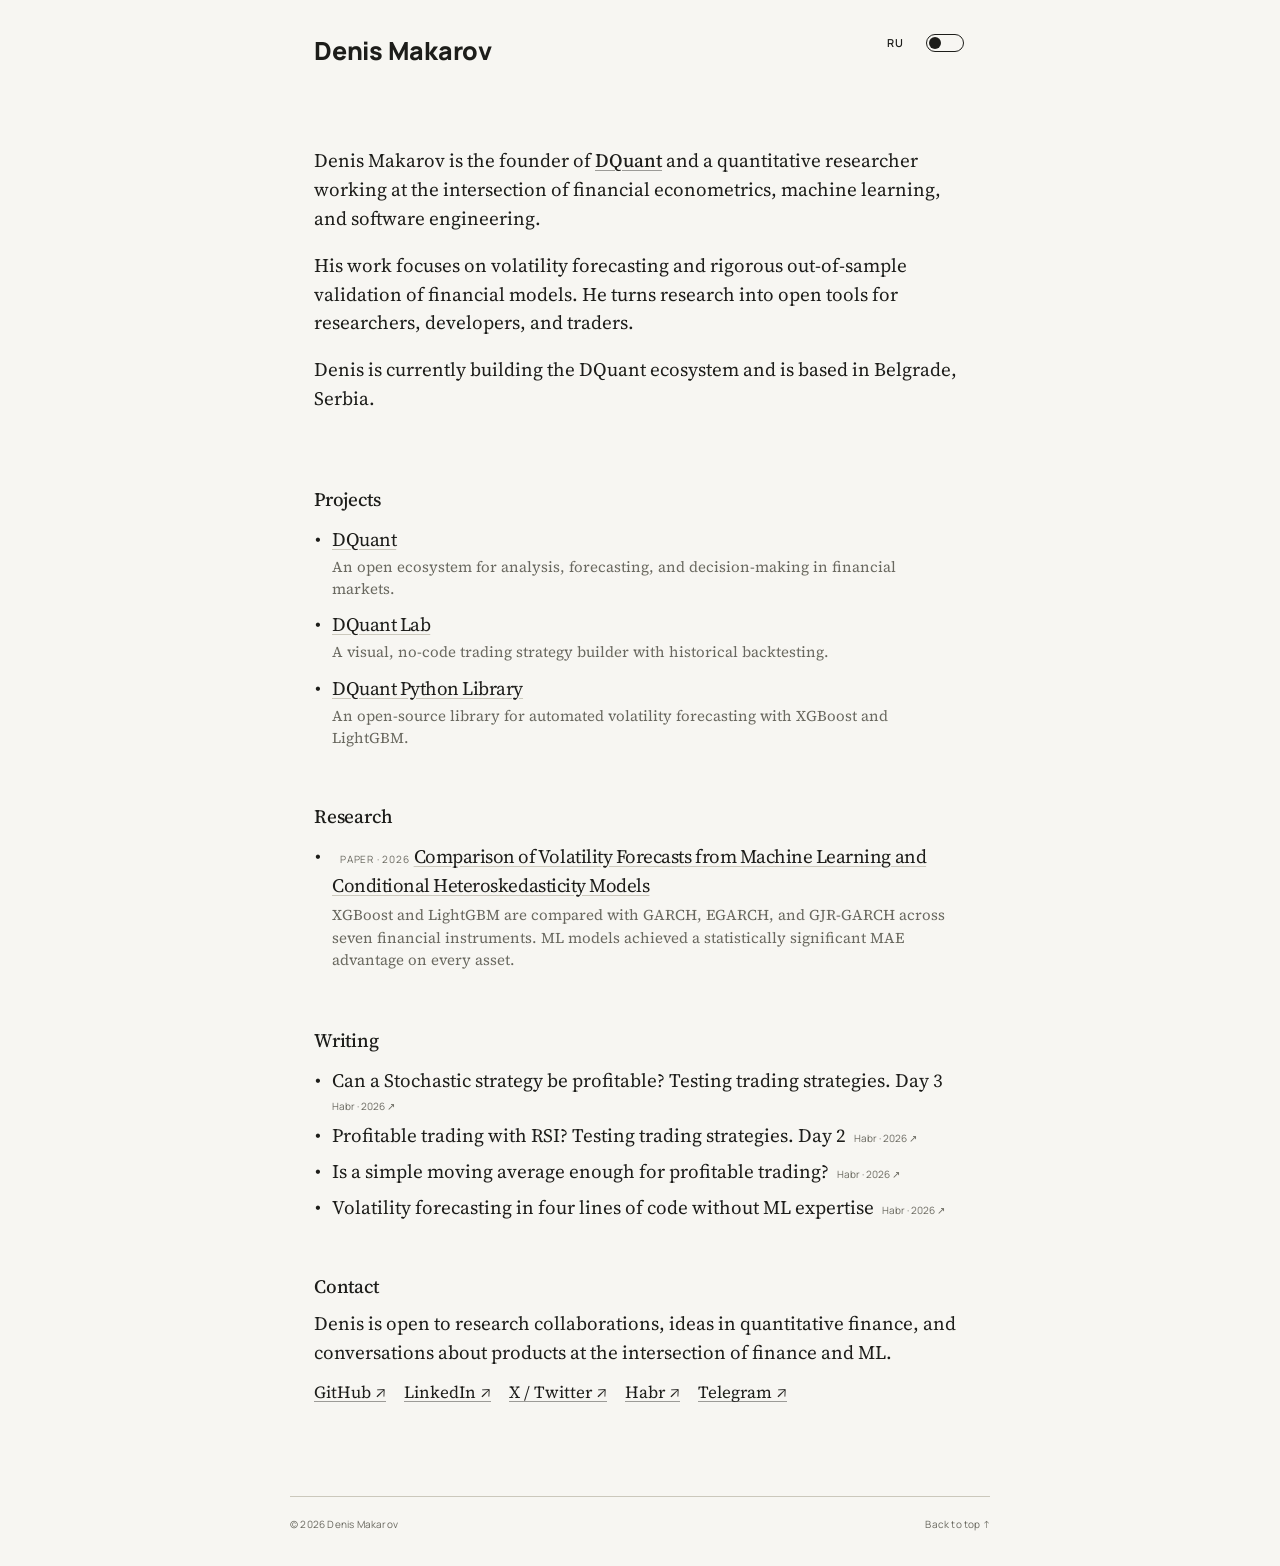
==== index.html @ a9723fd4 "my site" ====
<!doctype html>
<html lang="en">
<head>
  <meta charset="UTF-8">
  <meta name="viewport" content="width=device-width, initial-scale=1.0">
  <meta name="description" content="Denis Makarov is a quantitative researcher, ML engineer, and founder of DQuant.">
  <meta name="theme-color" content="#f7f6f2">
  <meta name="msapplication-TileColor" content="#f7f6f2">
  <meta name="msapplication-config" content="https://artrdon.github.io/browserconfig.xml">
  <meta property="og:type" content="profile">
  <meta property="og:url" content="https://artrdon.github.io/">
  <meta property="og:site_name" content="Denis Makarov">
  <meta property="og:title" content="Denis Makarov">
  <meta property="og:description" content="Quantitative researcher, ML engineer, and founder of DQuant.">
  <meta property="og:locale" content="en_US">
  <meta property="og:locale:alternate" content="ru_RU">
  <meta property="og:image" content="https://artrdon.github.io/og-image-en.png">
  <meta property="og:image:secure_url" content="https://artrdon.github.io/og-image-en.png">
  <meta property="og:image:type" content="image/png">
  <meta property="og:image:width" content="1200">
  <meta property="og:image:height" content="630">
  <meta property="og:image:alt" content="Denis Makarov — Quantitative Researcher and Founder of DQuant">
  <meta name="twitter:card" content="summary_large_image">
  <meta name="twitter:title" content="Denis Makarov">
  <meta name="twitter:description" content="Quantitative researcher, ML engineer, and founder of DQuant.">
  <meta name="twitter:image" content="https://artrdon.github.io/og-image-en.png">
  <meta name="twitter:image:alt" content="Denis Makarov — Quantitative Researcher and Founder of DQuant">
  <title>Denis Makarov</title>
  <link rel="icon" href="https://artrdon.github.io/favicon.ico" sizes="any">
  <link rel="icon" type="image/png" sizes="32x32" href="https://artrdon.github.io/favicon-32x32.png">
  <link rel="icon" type="image/png" sizes="16x16" href="https://artrdon.github.io/favicon-16x16.png">
  <link rel="apple-touch-icon" sizes="180x180" href="https://artrdon.github.io/apple-touch-icon.png">
  <link rel="manifest" href="https://artrdon.github.io/site.webmanifest">
  <link rel="canonical" href="https://artrdon.github.io/">
  <link rel="alternate" hreflang="en" href="https://artrdon.github.io/">
  <link rel="alternate" hreflang="ru" href="https://artrdon.github.io/ru/">
  <link rel="alternate" hreflang="x-default" href="https://artrdon.github.io/">
  <script type="application/ld+json">
    {
      "@context": "https://schema.org",
      "@type": "Person",
      "name": "Denis Makarov",
      "alternateName": "Денис Макаров",
      "url": "https://artrdon.github.io/",
      "jobTitle": ["Quantitative Researcher", "ML Engineer", "Founder of DQuant"],
      "affiliation": {"@type": "Organization", "name": "DQuant", "url": "https://dquant.space"},
      "sameAs": [
        "https://github.com/artrdon",
        "https://www.linkedin.com/in/denchik-ai/",
        "https://habr.com/ru/users/denchikslaz/",
        "https://x.com/Denchik161313"
      ]
    }
  </script>
  <link rel="preconnect" href="https://fonts.googleapis.com">
  <link rel="preconnect" href="https://fonts.gstatic.com" crossorigin>
  <link href="https://fonts.googleapis.com/css2?family=Manrope:wght@400;500;600&family=Source+Serif+4:opsz,wght@8..60,400;8..60,500&display=swap" rel="stylesheet">
  <link rel="stylesheet" href="styles.css">
  <script>
    const savedTheme = localStorage.getItem("theme");
    if (savedTheme === "dark" || (!savedTheme && matchMedia("(prefers-color-scheme: dark)").matches)) {
      document.documentElement.dataset.theme = "dark";
    }
  </script>
</head>
<body>
  <header class="site-header">
    <div class="header-inner">
      <a class="wordmark" href="https://artrdon.github.io/#top" aria-label="Home">
        <span class="name">Denis Makarov</span>
      </a>

      <div class="header-actions">
        <a class="language-button" href="https://artrdon.github.io/ru/" lang="ru" hreflang="ru" aria-label="Open the Russian version">RU</a>
        <button class="theme-button" id="themeButton" type="button" aria-label="Переключить цветовую тему">
          <span class="theme-track"><span class="theme-thumb"></span></span>
        </button>
      </div>
    </div>
  </header>

  <main id="top">
    <div class="page">
      <section class="intro" aria-labelledby="intro-title">
        <div class="intro-copy">
          <h1 id="intro-title" class="visually-hidden">Denis Makarov</h1>
          <div class="intro-text">
            <p>
              <span data-ru="Денис Макаров — основатель " data-en="Denis Makarov is the founder of ">Denis Makarov is the founder of </span><a href="https://dquant.space" target="_blank" rel="noreferrer">DQuant</a><span data-ru=" и количественный исследователь, работающий на пересечении финансовой эконометрики, машинного обучения и разработки программного обеспечения." data-en=" and a quantitative researcher working at the intersection of financial econometrics, machine learning, and software engineering."> and a quantitative researcher working at the intersection of financial econometrics, machine learning, and software engineering.</span>
            </p>
            <p data-ru="Его работа посвящена прогнозированию волатильности и строгой проверке финансовых моделей вне обучающей выборки. Результаты исследований он превращает в открытые инструменты для исследователей, разработчиков и трейдеров." data-en="His work focuses on volatility forecasting and rigorous out-of-sample validation of financial models. He turns research into open tools for researchers, developers, and traders.">
              His work focuses on volatility forecasting and rigorous out-of-sample validation of financial models. He turns research into open tools for researchers, developers, and traders.
            </p>
            <p data-ru="Сейчас Денис развивает экосистему DQuant и живёт в Белграде, Сербия." data-en="Denis is currently building the DQuant ecosystem and is based in Belgrade, Serbia.">
              Denis is currently building the DQuant ecosystem and is based in Belgrade, Serbia.
            </p>
          </div>
        </div>
      </section>

      <section class="content-section" aria-labelledby="projects-title">
        <div class="section-heading">
          <h2 id="projects-title" data-ru="Проекты" data-en="Projects">Projects</h2>
        </div>
        <div class="project-list">
          <a class="project" href="https://dquant.space" target="_blank" rel="noreferrer">
            <div>
              <h3>DQuant</h3>
              <p data-ru="Открытая экосистема для анализа, прогнозирования и принятия решений на финансовых рынках." data-en="An open ecosystem for analysis, forecasting, and decision-making in financial markets.">An open ecosystem for analysis, forecasting, and decision-making in financial markets.</p>
            </div>
            <span class="project-meta">Founder · 2025—</span>
            <span class="arrow" aria-hidden="true">↗</span>
          </a>
          <a class="project" href="https://dquantlab.com" target="_blank" rel="noreferrer">
            <div>
              <h3>DQuant Lab</h3>
              <p data-ru="Визуальный конструктор торговых стратегий с историческими бэктестами — без написания кода." data-en="A visual, no-code trading strategy builder with historical backtesting.">A visual, no-code trading strategy builder with historical backtesting.</p>
            </div>
            <span class="project-meta">Product · Web</span>
            <span class="arrow" aria-hidden="true">↗</span>
          </a>
          <a class="project" href="https://github.com/artrdon/dquant" target="_blank" rel="noreferrer">
            <div>
              <h3>DQuant Python Library</h3>
              <p data-ru="Open-source библиотека для автоматического прогнозирования волатильности с XGBoost и LightGBM." data-en="An open-source library for automated volatility forecasting with XGBoost and LightGBM.">An open-source library for automated volatility forecasting with XGBoost and LightGBM.</p>
            </div>
            <span class="project-meta">Python · ML</span>
            <span class="arrow" aria-hidden="true">↗</span>
          </a>
        </div>
      </section>

      <section class="content-section" aria-labelledby="research-title">
        <div class="section-heading">
          <h2 id="research-title" data-ru="Исследование" data-en="Research">Research</h2>
        </div>
        <a class="featured-research" href="https://dquant.space/DQuant_Research.pdf" target="_blank" rel="noreferrer">
          <div class="research-label" data-ru="Статья · 2026" data-en="Paper · 2026">Paper · 2026</div>
          <h3 data-ru="Сравнение прогнозов волатильности моделей машинного обучения и условной гетероскедастичности" data-en="Comparison of Volatility Forecasts from Machine Learning and Conditional Heteroskedasticity Models">
            Comparison of Volatility Forecasts from Machine Learning and Conditional Heteroskedasticity Models
          </h3>
          <p data-ru="XGBoost и LightGBM сравниваются с GARCH, EGARCH и GJR-GARCH на семи финансовых инструментах. ML-модели показали статистически значимое преимущество по MAE на всех активах." data-en="XGBoost and LightGBM are compared with GARCH, EGARCH, and GJR-GARCH across seven financial instruments. ML models achieved a statistically significant MAE advantage on every asset.">
            XGBoost and LightGBM are compared with GARCH, EGARCH, and GJR-GARCH across seven financial instruments. ML models achieved a statistically significant MAE advantage on every asset.
          </p>
          <div class="research-stats" aria-label="Ключевые параметры исследования">
            <span><strong>7</strong><small data-ru="активов" data-en="assets">assets</small></span>
            <span><strong>5</strong><small data-ru="моделей" data-en="models">models</small></span>
            <span><strong>11</strong><small data-ru="лет данных" data-en="years of data">years of data</small></span>
          </div>
          <span class="research-link" data-ru="Читать исследование ↗" data-en="Read the paper ↗">Read the paper ↗</span>
        </a>
      </section>

      <section class="content-section" aria-labelledby="writing-title">
        <div class="section-heading">
          <h2 id="writing-title" data-ru="Публикации" data-en="Writing">Writing</h2>
        </div>
        <div class="writing-list">
          <a href="https://habr.com/ru/users/denchikslaz/articles/" target="_blank" rel="noreferrer">
            <span data-ru="Прибыльная стратегия со Stochastic? Проверка торговых стратегий. День 3" data-en="Can a Stochastic strategy be profitable? Testing trading strategies. Day 3">Can a Stochastic strategy be profitable? Testing trading strategies. Day 3</span>
            <small>Habr · 2026 ↗</small>
          </a>
          <a href="https://habr.com/ru/users/denchikslaz/articles/" target="_blank" rel="noreferrer">
            <span data-ru="Прибыльная торговля с помощью RSI? Проверка торговых стратегий. День 2" data-en="Profitable trading with RSI? Testing trading strategies. Day 2">Profitable trading with RSI? Testing trading strategies. Day 2</span>
            <small>Habr · 2026 ↗</small>
          </a>
          <a href="https://habr.com/ru/users/denchikslaz/articles/" target="_blank" rel="noreferrer">
            <span data-ru="Достаточно ли простой скользящей средней для прибыльной торговли?" data-en="Is a simple moving average enough for profitable trading?">Is a simple moving average enough for profitable trading?</span>
            <small>Habr · 2026 ↗</small>
          </a>
          <a href="https://habr.com/ru/users/denchikslaz/articles/" target="_blank" rel="noreferrer">
            <span data-ru="Прогноз волатильности в 4 строки кода без знания ML" data-en="Volatility forecasting in four lines of code without ML expertise">Volatility forecasting in four lines of code without ML expertise</span>
            <small>Habr · 2026 ↗</small>
          </a>
        </div>
      </section>

      <section class="content-section contact-section" aria-labelledby="contact-title">
        <div class="section-heading">
          <h2 id="contact-title" data-ru="Контакты" data-en="Contact">Contact</h2>
        </div>
        <p class="contact-copy" data-ru="Денис открыт к исследовательским коллаборациям, идеям в quantitative finance и разговорам о продуктах на стыке финансов и ML." data-en="Denis is open to research collaborations, ideas in quantitative finance, and conversations about products at the intersection of finance and ML.">
          Denis is open to research collaborations, ideas in quantitative finance, and conversations about products at the intersection of finance and ML.
        </p>
        <nav class="social-links" aria-label="Социальные сети">
          <a href="https://github.com/artrdon" target="_blank" rel="noreferrer">GitHub ↗</a>
          <a href="https://www.linkedin.com/in/denchik-ai/" target="_blank" rel="noreferrer">LinkedIn ↗</a>
          <a href="https://x.com/Denchik161313" target="_blank" rel="noreferrer">X / Twitter ↗</a>
          <a href="https://habr.com/ru/users/denchikslaz/articles/" target="_blank" rel="noreferrer">Habr ↗</a>
          <a href="https://t.me/Denchik_ai" target="_blank" rel="noreferrer">Telegram ↗</a>
        </nav>
      </section>
    </div>
  </main>

  <footer>
    <div class="footer-inner">
      <p>© <span id="year"></span> Denis Makarov</p>
      <a href="https://artrdon.github.io/#top" data-ru="Наверх ↑" data-en="Back to top ↑">Back to top ↑</a>
    </div>
  </footer>

  <script src="script.js"></script>
</body>
</html>
---- styles.css ----
:root {
  --background: #f7f6f2;
  --surface: #eeece5;
  --text: #1d1d1a;
  --muted: #69685f;
  --line: #cbc8bc;
  --accent: #36594a;
  --max-width: 700px;
  color-scheme: light;
}

:root[data-theme="dark"] {
  --background: #191a18;
  --surface: #242622;
  --text: #eceae1;
  --muted: #aaa99f;
  --line: #3a3b36;
  --accent: #9ab8a9;
  color-scheme: dark;
}

* {
  box-sizing: border-box;
}

html {
  scroll-behavior: smooth;
}

body {
  margin: 0;
  background: var(--background);
  color: var(--text);
  font-family: "Source Serif 4", Georgia, serif;
  font-size: 19px;
  line-height: 1.52;
  transition: background-color 250ms ease, color 250ms ease;
}

button,
a {
  -webkit-tap-highlight-color: transparent;
}

a {
  color: inherit;
  text-decoration-thickness: 1px;
  text-underline-offset: 0.18em;
  text-decoration-color: color-mix(in srgb, currentColor 42%, transparent);
}

a:hover {
  text-decoration-color: currentColor;
}

button {
  color: inherit;
  font: inherit;
}

::selection {
  background: color-mix(in srgb, var(--accent) 28%, transparent);
}

.site-header {
  position: relative;
  z-index: 10;
  padding: 32px 24px 0;
}

.header-inner,
.page,
.footer-inner {
  width: min(100%, var(--max-width));
  margin-inline: auto;
}

.header-inner {
  display: flex;
  align-items: flex-start;
  justify-content: space-between;
  padding: 0 24px;
}

.wordmark {
  display: inline-flex;
  align-items: baseline;
  gap: 12px;
  font-family: "Manrope", sans-serif;
  font-size: 14px;
  font-weight: 600;
  letter-spacing: -0.01em;
  text-decoration: none;
}

.name {
  font-size: 25px;
  font-weight: 1000;
  letter-spacing: -0.01em;
}

.wordmark small {
  color: var(--muted);
  font-size: 11px;
  font-weight: 500;
}

.header-actions {
  display: flex;
  align-items: center;
  gap: 18px;
}

.language-button,
.theme-button,
.text-button {
  border: 0;
  background: none;
  cursor: pointer;
}

.language-button {
  padding: 2px;
  font-family: "Manrope", sans-serif;
  font-size: 11px;
  font-weight: 600;
  letter-spacing: 0.08em;
  text-decoration: none;
}

.theme-button {
  padding: 2px;
}

.theme-track {
  position: relative;
  display: block;
  width: 38px;
  height: 18px;
  border: 1px solid var(--text);
  border-radius: 999px;
}

.theme-thumb {
  position: absolute;
  top: 2px;
  left: 2px;
  width: 12px;
  height: 12px;
  border-radius: 50%;
  background: var(--text);
  transition: transform 200ms ease;
}

[data-theme="dark"] .theme-thumb {
  transform: translateX(20px);
}

.page {
  padding: 76px 24px 90px;
}

.intro {
  display: block;
  padding-bottom: 8px;
}

.project-meta,
.research-label,
.research-link,
.writing-list small,
footer {
  font-family: "Manrope", sans-serif;
}

.visually-hidden {
  position: absolute;
  width: 1px;
  height: 1px;
  padding: 0;
  margin: -1px;
  overflow: hidden;
  clip: rect(0, 0, 0, 0);
  white-space: nowrap;
  border: 0;
}

.intro-text {
  max-width: 100%;
}

.intro-text p {
  margin: 0 0 18px;
}

.intro-text a {
  font-weight: 500;
}

.content-section {
  display: block;
  margin-top: 46px;
  padding: 0;
  border: 0;
}

.section-heading {
  margin-bottom: 8px;
}

h2 {
  margin: 0;
  font-size: 19px;
  font-weight: 500;
  letter-spacing: -0.01em;
}

.project-list {
  border: 0;
}

.project {
  position: relative;
  display: block;
  padding: 3px 0 8px 18px;
  border: 0;
  text-decoration: none;
}

.project::before,
.writing-list a::before {
  position: absolute;
  left: 1px;
  content: "•";
}

.project h3,
.featured-research h3 {
  margin: 0;
  font-weight: 400;
  letter-spacing: -0.025em;
}

.project h3 {
  display: inline;
  font-size: 19px;
  text-decoration: underline;
  text-decoration-color: var(--line);
  text-underline-offset: 0.18em;
}

.project p {
  max-width: 620px;
  margin: 2px 0 0;
  color: var(--muted);
  font-size: 15px;
  line-height: 1.45;
}

.project-meta {
  display: none;
}

.arrow {
  display: none;
}

.featured-research {
  position: relative;
  display: block;
  padding: 3px 0 8px 18px;
  background: transparent;
  text-decoration: none;
}

.featured-research::before {
  position: absolute;
  margin-left: -17px;
  content: "•";
}

.research-label {
  display: inline;
  margin: 0 0 0 8px;
  color: var(--muted);
  font-size: 10px;
  letter-spacing: 0.08em;
  text-transform: uppercase;
}

.featured-research h3 {
  display: inline;
  max-width: none;
  font-size: 19px;
  line-height: 1.45;
  text-decoration: underline;
  text-decoration-color: var(--line);
  text-underline-offset: 0.18em;
}

.featured-research > p {
  max-width: 620px;
  margin: 4px 0 0;
  color: var(--muted);
  font-size: 15px;
}

.research-stats {
  display: none;
}

.research-stats span {
  display: flex;
  align-items: baseline;
  gap: 7px;
}

.research-stats strong {
  font-size: 28px;
  font-weight: 400;
}

.research-stats small {
  color: var(--muted);
  font-family: "Manrope", sans-serif;
  font-size: 10px;
}

.research-link {
  display: none;
  font-size: 11px;
  font-weight: 600;
  letter-spacing: 0.02em;
}

.writing-list {
  border: 0;
}

.writing-list a {
  position: relative;
  display: flex;
  flex-wrap: wrap;
  gap: 4px 8px;
  align-items: baseline;
  padding: 3px 0 4px 18px;
  border: 0;
  text-decoration: none;
}

.writing-list a > span {
  transition: color 180ms ease;
}

.writing-list a:hover > span {
  color: var(--accent);
}

.writing-list small {
  color: var(--muted);
  font-size: 10px;
  white-space: nowrap;
}

.contact-section {
  padding-bottom: 0;
}

.contact-copy {
  max-width: 100%;
  margin: 0 0 14px;
  font-size: 19px;
  letter-spacing: 0;
  line-height: 1.52;
}

.social-links {
  display: flex;
  flex-wrap: wrap;
  gap: 4px 18px;
  font-family: "Source Serif 4", Georgia, serif;
  font-size: 17px;
}

footer {
  padding: 0 28px 34px;
  color: var(--muted);
  font-size: 10px;
  letter-spacing: 0.02em;
}

.footer-inner {
  display: flex;
  justify-content: space-between;
  padding-top: 20px;
  border-top: 1px solid var(--line);
}

.footer-inner p {
  margin: 0;
}

.footer-inner a {
  text-decoration: none;
}

:focus-visible {
  outline: 2px solid var(--accent);
  outline-offset: 4px;
}

@media (max-width: 780px) {
  body {
    font-size: 18px;
  }

  .site-header {
    padding: 24px 20px 0;
  }

  .page {
    padding: 64px 20px 60px;
  }

  .content-section {
    margin-top: 40px;
    padding: 0;
  }

  .section-heading {
    display: block;
  }

  footer {
    padding: 0 20px 25px;
  }
}

@media (max-width: 540px) {
  .wordmark small {
    display: none;
  }

  .header-actions {
    gap: 12px;
  }

  .project {
    display: block;
  }

  .project-meta {
    display: none;
  }

  .featured-research {
    margin: 0;
    padding: 3px 0 8px 18px;
  }

  .research-label {
    margin-bottom: 0;
  }

  .research-stats {
    gap: 0;
    justify-content: space-between;
  }

  .research-stats span {
    display: grid;
    gap: 0;
  }

  .writing-list a {
    display: block;
  }

  .contact-copy {
    font-size: 18px;
  }
}

@media (prefers-reduced-motion: reduce) {
  *,
  *::before,
  *::after {
    scroll-behavior: auto !important;
    transition-duration: 0.01ms !important;
  }
}
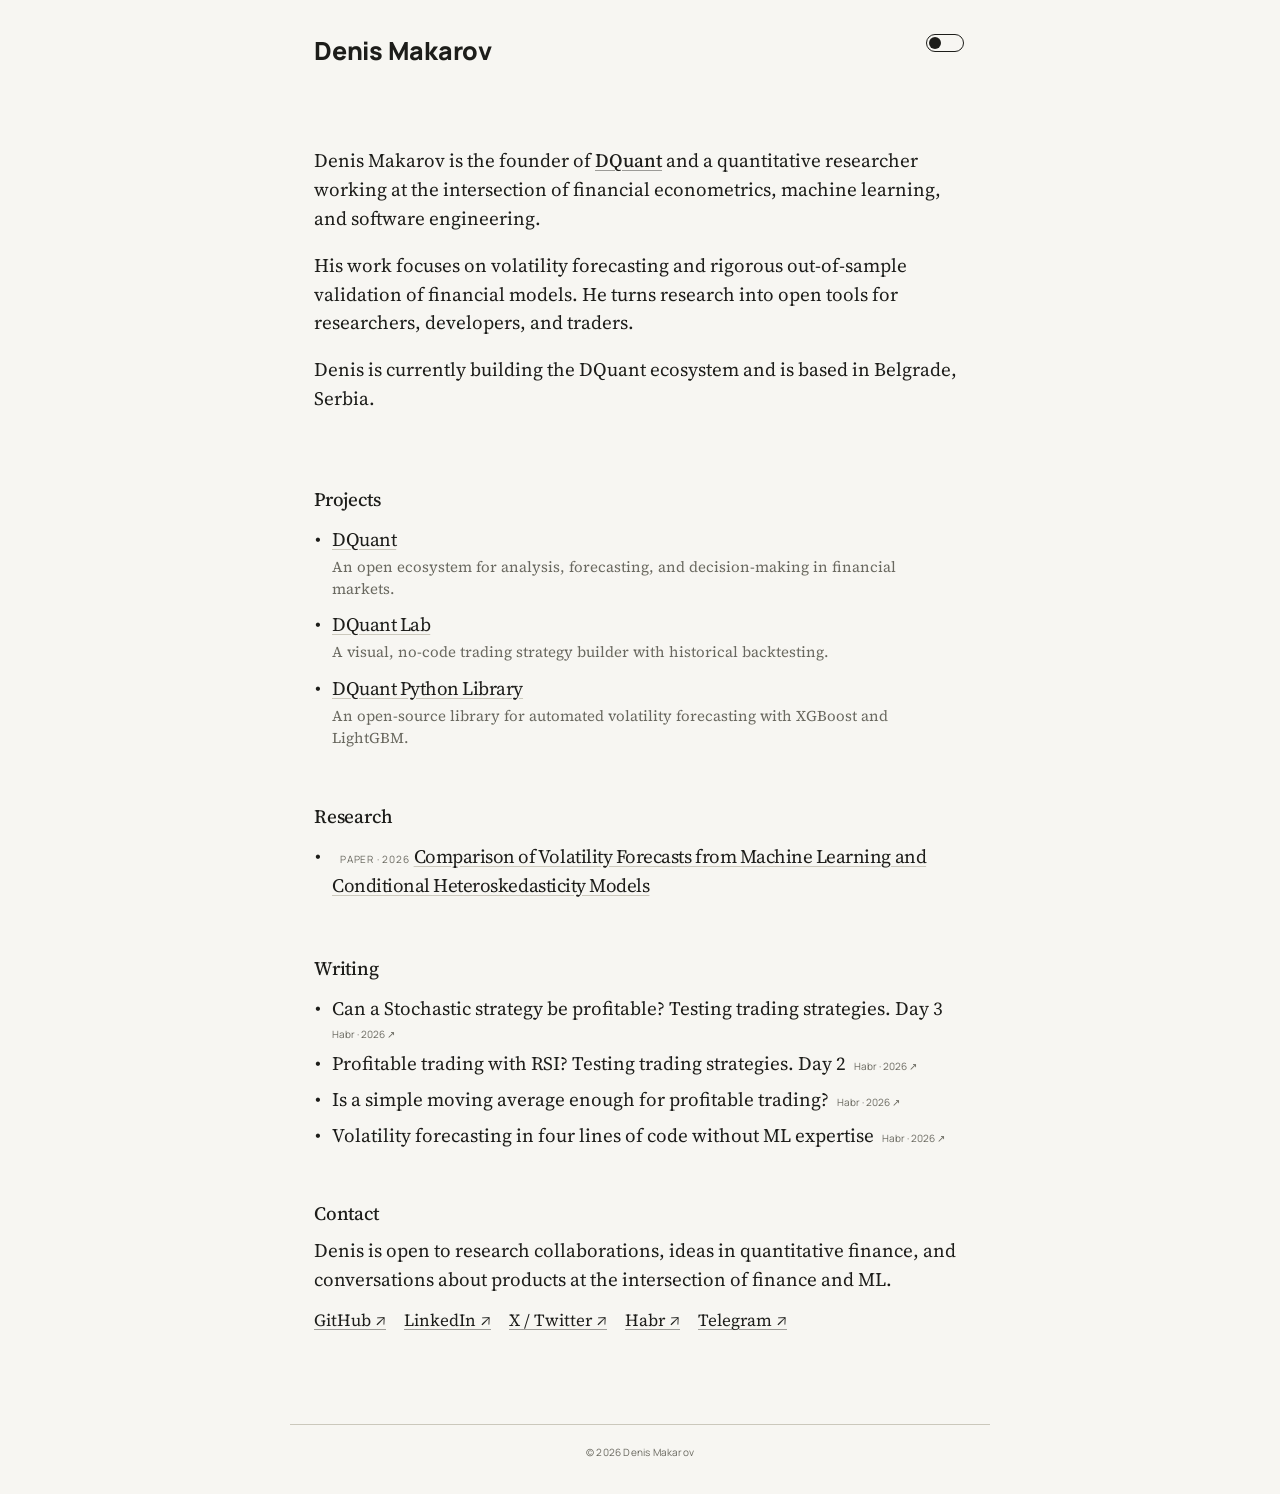
==== commit fdb72bb5: "chenged logo and adapting" ====
--- a/index.html
+++ b/index.html
@@ -66,12 +66,11 @@
 <body>
   <header class="site-header">
     <div class="header-inner">
-      <a class="wordmark" href="https://artrdon.github.io/#top" aria-label="Home">
+      <a class="wordmark" href="/" aria-label="Home">
         <span class="name">Denis Makarov</span>
       </a>
 
       <div class="header-actions">
-        <a class="language-button" href="https://artrdon.github.io/ru/" lang="ru" hreflang="ru" aria-label="Open the Russian version">RU</a>
         <button class="theme-button" id="themeButton" type="button" aria-label="Переключить цветовую тему">
           <span class="theme-track"><span class="theme-thumb"></span></span>
         </button>
@@ -86,12 +85,12 @@
           <h1 id="intro-title" class="visually-hidden">Denis Makarov</h1>
           <div class="intro-text">
             <p>
-              <span data-ru="Денис Макаров — основатель " data-en="Denis Makarov is the founder of ">Denis Makarov is the founder of </span><a href="https://dquant.space" target="_blank" rel="noreferrer">DQuant</a><span data-ru=" и количественный исследователь, работающий на пересечении финансовой эконометрики, машинного обучения и разработки программного обеспечения." data-en=" and a quantitative researcher working at the intersection of financial econometrics, machine learning, and software engineering."> and a quantitative researcher working at the intersection of financial econometrics, machine learning, and software engineering.</span>
+              <span>Denis Makarov is the founder of </span><a href="https://dquant.space" target="_blank" rel="noreferrer">DQuant</a><span> and a quantitative researcher working at the intersection of financial econometrics, machine learning, and software engineering.</span>
             </p>
-            <p data-ru="Его работа посвящена прогнозированию волатильности и строгой проверке финансовых моделей вне обучающей выборки. Результаты исследований он превращает в открытые инструменты для исследователей, разработчиков и трейдеров." data-en="His work focuses on volatility forecasting and rigorous out-of-sample validation of financial models. He turns research into open tools for researchers, developers, and traders.">
+            <p>
               His work focuses on volatility forecasting and rigorous out-of-sample validation of financial models. He turns research into open tools for researchers, developers, and traders.
             </p>
-            <p data-ru="Сейчас Денис развивает экосистему DQuant и живёт в Белграде, Сербия." data-en="Denis is currently building the DQuant ecosystem and is based in Belgrade, Serbia.">
+            <p>
               Denis is currently building the DQuant ecosystem and is based in Belgrade, Serbia.
             </p>
           </div>
@@ -100,13 +99,13 @@
 
       <section class="content-section" aria-labelledby="projects-title">
         <div class="section-heading">
-          <h2 id="projects-title" data-ru="Проекты" data-en="Projects">Projects</h2>
+          <h2 id="projects-title">Projects</h2>
         </div>
         <div class="project-list">
           <a class="project" href="https://dquant.space" target="_blank" rel="noreferrer">
             <div>
               <h3>DQuant</h3>
-              <p data-ru="Открытая экосистема для анализа, прогнозирования и принятия решений на финансовых рынках." data-en="An open ecosystem for analysis, forecasting, and decision-making in financial markets.">An open ecosystem for analysis, forecasting, and decision-making in financial markets.</p>
+              <p>An open ecosystem for analysis, forecasting, and decision-making in financial markets.</p>
             </div>
             <span class="project-meta">Founder · 2025—</span>
             <span class="arrow" aria-hidden="true">↗</span>
@@ -114,7 +113,7 @@
           <a class="project" href="https://dquantlab.com" target="_blank" rel="noreferrer">
             <div>
               <h3>DQuant Lab</h3>
-              <p data-ru="Визуальный конструктор торговых стратегий с историческими бэктестами — без написания кода." data-en="A visual, no-code trading strategy builder with historical backtesting.">A visual, no-code trading strategy builder with historical backtesting.</p>
+              <p>A visual, no-code trading strategy builder with historical backtesting.</p>
             </div>
             <span class="project-meta">Product · Web</span>
             <span class="arrow" aria-hidden="true">↗</span>
@@ -122,7 +121,7 @@
           <a class="project" href="https://github.com/artrdon/dquant" target="_blank" rel="noreferrer">
             <div>
               <h3>DQuant Python Library</h3>
-              <p data-ru="Open-source библиотека для автоматического прогнозирования волатильности с XGBoost и LightGBM." data-en="An open-source library for automated volatility forecasting with XGBoost and LightGBM.">An open-source library for automated volatility forecasting with XGBoost and LightGBM.</p>
+              <p>An open-source library for automated volatility forecasting with XGBoost and LightGBM.</p>
             </div>
             <span class="project-meta">Python · ML</span>
             <span class="arrow" aria-hidden="true">↗</span>
@@ -132,44 +131,41 @@
 
       <section class="content-section" aria-labelledby="research-title">
         <div class="section-heading">
-          <h2 id="research-title" data-ru="Исследование" data-en="Research">Research</h2>
+          <h2 id="research-title">Research</h2>
         </div>
         <a class="featured-research" href="https://dquant.space/DQuant_Research.pdf" target="_blank" rel="noreferrer">
-          <div class="research-label" data-ru="Статья · 2026" data-en="Paper · 2026">Paper · 2026</div>
-          <h3 data-ru="Сравнение прогнозов волатильности моделей машинного обучения и условной гетероскедастичности" data-en="Comparison of Volatility Forecasts from Machine Learning and Conditional Heteroskedasticity Models">
+          <div class="research-label">Paper · 2026</div>
+          <h3>
             Comparison of Volatility Forecasts from Machine Learning and Conditional Heteroskedasticity Models
           </h3>
-          <p data-ru="XGBoost и LightGBM сравниваются с GARCH, EGARCH и GJR-GARCH на семи финансовых инструментах. ML-модели показали статистически значимое преимущество по MAE на всех активах." data-en="XGBoost and LightGBM are compared with GARCH, EGARCH, and GJR-GARCH across seven financial instruments. ML models achieved a statistically significant MAE advantage on every asset.">
-            XGBoost and LightGBM are compared with GARCH, EGARCH, and GJR-GARCH across seven financial instruments. ML models achieved a statistically significant MAE advantage on every asset.
-          </p>
           <div class="research-stats" aria-label="Ключевые параметры исследования">
-            <span><strong>7</strong><small data-ru="активов" data-en="assets">assets</small></span>
-            <span><strong>5</strong><small data-ru="моделей" data-en="models">models</small></span>
-            <span><strong>11</strong><small data-ru="лет данных" data-en="years of data">years of data</small></span>
+            <span><strong>7</strong><small>assets</small></span>
+            <span><strong>5</strong><small>models</small></span>
+            <span><strong>11</strong><small>years of data</small></span>
           </div>
-          <span class="research-link" data-ru="Читать исследование ↗" data-en="Read the paper ↗">Read the paper ↗</span>
+          <span class="research-link">Read the paper ↗</span>
         </a>
       </section>
 
       <section class="content-section" aria-labelledby="writing-title">
         <div class="section-heading">
-          <h2 id="writing-title" data-ru="Публикации" data-en="Writing">Writing</h2>
+          <h2 id="writing-title">Writing</h2>
         </div>
         <div class="writing-list">
           <a href="https://habr.com/ru/users/denchikslaz/articles/" target="_blank" rel="noreferrer">
-            <span data-ru="Прибыльная стратегия со Stochastic? Проверка торговых стратегий. День 3" data-en="Can a Stochastic strategy be profitable? Testing trading strategies. Day 3">Can a Stochastic strategy be profitable? Testing trading strategies. Day 3</span>
-            <small>Habr · 2026 ↗</small>
-          </a>
-          <a href="https://habr.com/ru/users/denchikslaz/articles/" target="_blank" rel="noreferrer">
-            <span data-ru="Прибыльная торговля с помощью RSI? Проверка торговых стратегий. День 2" data-en="Profitable trading with RSI? Testing trading strategies. Day 2">Profitable trading with RSI? Testing trading strategies. Day 2</span>
-            <small>Habr · 2026 ↗</small>
-          </a>
-          <a href="https://habr.com/ru/users/denchikslaz/articles/" target="_blank" rel="noreferrer">
-            <span data-ru="Достаточно ли простой скользящей средней для прибыльной торговли?" data-en="Is a simple moving average enough for profitable trading?">Is a simple moving average enough for profitable trading?</span>
-            <small>Habr · 2026 ↗</small>
-          </a>
-          <a href="https://habr.com/ru/users/denchikslaz/articles/" target="_blank" rel="noreferrer">
-            <span data-ru="Прогноз волатильности в 4 строки кода без знания ML" data-en="Volatility forecasting in four lines of code without ML expertise">Volatility forecasting in four lines of code without ML expertise</span>
+            <span>Can a Stochastic strategy be profitable? Testing trading strategies. Day 3</span>
+            <small>Habr · 2026 ↗</small>
+          </a>
+          <a href="https://habr.com/ru/users/denchikslaz/articles/" target="_blank" rel="noreferrer">
+            <span>Profitable trading with RSI? Testing trading strategies. Day 2</span>
+            <small>Habr · 2026 ↗</small>
+          </a>
+          <a href="https://habr.com/ru/users/denchikslaz/articles/" target="_blank" rel="noreferrer">
+            <span>Is a simple moving average enough for profitable trading?</span>
+            <small>Habr · 2026 ↗</small>
+          </a>
+          <a href="https://habr.com/ru/users/denchikslaz/articles/" target="_blank" rel="noreferrer">
+            <span>Volatility forecasting in four lines of code without ML expertise</span>
             <small>Habr · 2026 ↗</small>
           </a>
         </div>
@@ -177,9 +173,9 @@
 
       <section class="content-section contact-section" aria-labelledby="contact-title">
         <div class="section-heading">
-          <h2 id="contact-title" data-ru="Контакты" data-en="Contact">Contact</h2>
-        </div>
-        <p class="contact-copy" data-ru="Денис открыт к исследовательским коллаборациям, идеям в quantitative finance и разговорам о продуктах на стыке финансов и ML." data-en="Denis is open to research collaborations, ideas in quantitative finance, and conversations about products at the intersection of finance and ML.">
+          <h2 id="contact-title">Contact</h2>
+        </div>
+        <p class="contact-copy">
           Denis is open to research collaborations, ideas in quantitative finance, and conversations about products at the intersection of finance and ML.
         </p>
         <nav class="social-links" aria-label="Социальные сети">
@@ -196,7 +192,6 @@
   <footer>
     <div class="footer-inner">
       <p>© <span id="year"></span> Denis Makarov</p>
-      <a href="https://artrdon.github.io/#top" data-ru="Наверх ↑" data-en="Back to top ↑">Back to top ↑</a>
     </div>
   </footer>
 
--- a/styles.css
+++ b/styles.css
@@ -32,7 +32,7 @@
   background: var(--background);
   color: var(--text);
   font-family: "Source Serif 4", Georgia, serif;
-  font-size: 19px;
+  font-size: 1.1875rem;
   line-height: 1.52;
   transition: background-color 250ms ease, color 250ms ease;
 }
@@ -87,21 +87,21 @@
   align-items: baseline;
   gap: 12px;
   font-family: "Manrope", sans-serif;
-  font-size: 14px;
+  font-size: 0.875rem;
   font-weight: 600;
   letter-spacing: -0.01em;
   text-decoration: none;
 }
 
 .name {
-  font-size: 25px;
+  font-size: 1.5625rem;
   font-weight: 1000;
   letter-spacing: -0.01em;
 }
 
 .wordmark small {
   color: var(--muted);
-  font-size: 11px;
+  font-size: 0.6875rem;
   font-weight: 500;
 }
 
@@ -122,7 +122,7 @@
 .language-button {
   padding: 2px;
   font-family: "Manrope", sans-serif;
-  font-size: 11px;
+  font-size: 0.6875rem;
   font-weight: 600;
   letter-spacing: 0.08em;
   text-decoration: none;
@@ -210,7 +210,7 @@
 
 h2 {
   margin: 0;
-  font-size: 19px;
+  font-size: 1.1875rem;
   font-weight: 500;
   letter-spacing: -0.01em;
 }
@@ -243,7 +243,7 @@
 
 .project h3 {
   display: inline;
-  font-size: 19px;
+  font-size: 1.1875rem;
   text-decoration: underline;
   text-decoration-color: var(--line);
   text-underline-offset: 0.18em;
@@ -253,7 +253,7 @@
   max-width: 620px;
   margin: 2px 0 0;
   color: var(--muted);
-  font-size: 15px;
+  font-size: 0.9375rem;
   line-height: 1.45;
 }
 
@@ -283,7 +283,7 @@
   display: inline;
   margin: 0 0 0 8px;
   color: var(--muted);
-  font-size: 10px;
+  font-size: 0.625rem;
   letter-spacing: 0.08em;
   text-transform: uppercase;
 }
@@ -291,7 +291,7 @@
 .featured-research h3 {
   display: inline;
   max-width: none;
-  font-size: 19px;
+  font-size: 1.1875rem;
   line-height: 1.45;
   text-decoration: underline;
   text-decoration-color: var(--line);
@@ -302,7 +302,7 @@
   max-width: 620px;
   margin: 4px 0 0;
   color: var(--muted);
-  font-size: 15px;
+  font-size: 0.9375rem;
 }
 
 .research-stats {
@@ -316,19 +316,19 @@
 }
 
 .research-stats strong {
-  font-size: 28px;
+  font-size: 1.75rem;
   font-weight: 400;
 }
 
 .research-stats small {
   color: var(--muted);
   font-family: "Manrope", sans-serif;
-  font-size: 10px;
+  font-size: 0.625rem;
 }
 
 .research-link {
   display: none;
-  font-size: 11px;
+  font-size: 0.6875rem;
   font-weight: 600;
   letter-spacing: 0.02em;
 }
@@ -358,7 +358,7 @@
 
 .writing-list small {
   color: var(--muted);
-  font-size: 10px;
+  font-size: 0.625rem;
   white-space: nowrap;
 }
 
@@ -369,7 +369,7 @@
 .contact-copy {
   max-width: 100%;
   margin: 0 0 14px;
-  font-size: 19px;
+  font-size: 1.1875rem;
   letter-spacing: 0;
   line-height: 1.52;
 }
@@ -379,21 +379,20 @@
   flex-wrap: wrap;
   gap: 4px 18px;
   font-family: "Source Serif 4", Georgia, serif;
-  font-size: 17px;
+  font-size: 1.0625rem;
 }
 
 footer {
   padding: 0 28px 34px;
   color: var(--muted);
-  font-size: 10px;
+  font-size: 0.625rem;
   letter-spacing: 0.02em;
 }
 
 .footer-inner {
-  display: flex;
-  justify-content: space-between;
   padding-top: 20px;
   border-top: 1px solid var(--line);
+  text-align: center;
 }
 
 .footer-inner p {
@@ -411,7 +410,7 @@
 
 @media (max-width: 780px) {
   body {
-    font-size: 18px;
+    font-size: 1.125rem;
   }
 
   .site-header {
@@ -445,10 +444,6 @@
     gap: 12px;
   }
 
-  .project {
-    display: block;
-  }
-
   .project-meta {
     display: none;
   }
@@ -477,10 +472,73 @@
   }
 
   .contact-copy {
-    font-size: 18px;
-  }
-}
-
+    font-size: 1.125rem;
+  }
+}
+@media (max-width: 500px) {
+  html {
+    font-size: 3.6vw;
+  }
+  body {
+    font-size: 3.6vw;
+  }
+  .name {
+    font-size: 5vw;
+  }
+  .site-header {
+    padding: 4.8vw 4vw 0;
+  }
+  .header-inner {
+    padding: 0;
+  }
+  .page {
+    padding: 12.8vw 4vw 12vw;
+  }
+  .theme-track {
+    width: 7.6vw;
+    height: 3.6vw;
+  }
+  [data-theme="dark"] .theme-thumb {
+    transform: translateX(4vw);
+  }
+
+  .theme-thumb {
+      top: 0.4vw;
+      left: 0.4vw;
+      width: 2.4vw;
+      height: 2.4vw;
+  }
+  .intro-text p {
+    margin: 0 0 3.6vw;
+  }
+  .content-section {
+    margin-top: 8vw;
+    padding: 0;
+  }
+  .project {
+    padding: 0.6vw 0 1.6vw 3.6vw;
+  }
+  .featured-research {
+    margin: 0;
+    padding: 0.6vw 0 1.6vw 3.6vw;
+  }
+  .research-label {
+    margin: 0 0 0 1.6vw;
+  }
+  .writing-list a {
+    padding: 0.6vw 0 0.8vw 3.6vw;
+  }
+  .contact-copy {
+    margin: 0 0 2.8vw;
+  }
+  .footer-inner {
+    padding-top: 4vw;
+  }
+  footer {
+    padding: 0 4vw 5vw;
+  }
+
+}
 @media (prefers-reduced-motion: reduce) {
   *,
   *::before,
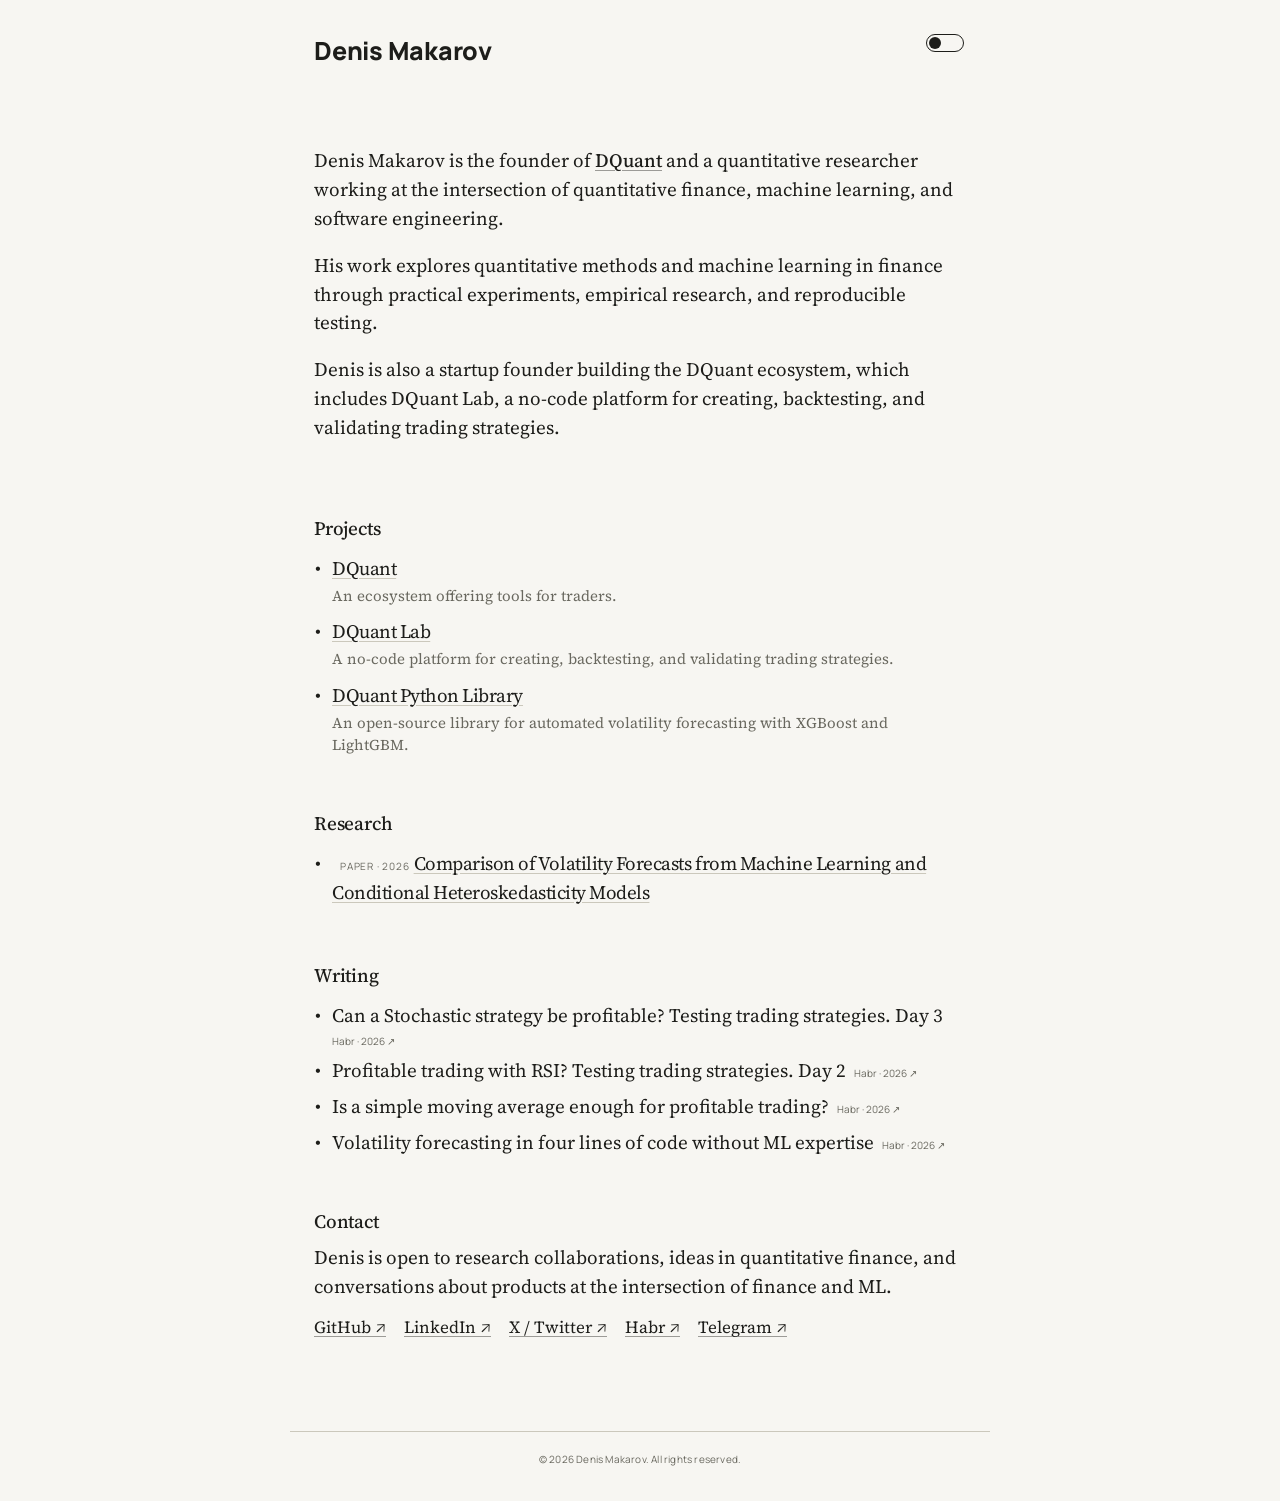
==== commit ecc488d8: "final" ====
--- a/index.html
+++ b/index.html
@@ -85,13 +85,13 @@
           <h1 id="intro-title" class="visually-hidden">Denis Makarov</h1>
           <div class="intro-text">
             <p>
-              <span>Denis Makarov is the founder of </span><a href="https://dquant.space" target="_blank" rel="noreferrer">DQuant</a><span> and a quantitative researcher working at the intersection of financial econometrics, machine learning, and software engineering.</span>
+              <span>Denis Makarov is the founder of </span><a href="https://dquant.space" target="_blank" rel="noreferrer">DQuant</a><span> and a quantitative researcher working at the intersection of quantitative finance, machine learning, and software engineering.</span>
             </p>
             <p>
-              His work focuses on volatility forecasting and rigorous out-of-sample validation of financial models. He turns research into open tools for researchers, developers, and traders.
+              His work explores quantitative methods and machine learning in finance through practical experiments, empirical research, and reproducible testing.
             </p>
             <p>
-              Denis is currently building the DQuant ecosystem and is based in Belgrade, Serbia.
+              Denis is also a startup founder building the DQuant ecosystem, which includes DQuant Lab, a no-code platform for creating, backtesting, and validating trading strategies.
             </p>
           </div>
         </div>
@@ -105,7 +105,7 @@
           <a class="project" href="https://dquant.space" target="_blank" rel="noreferrer">
             <div>
               <h3>DQuant</h3>
-              <p>An open ecosystem for analysis, forecasting, and decision-making in financial markets.</p>
+              <p>An ecosystem offering tools for traders.</p>
             </div>
             <span class="project-meta">Founder · 2025—</span>
             <span class="arrow" aria-hidden="true">↗</span>
@@ -113,7 +113,7 @@
           <a class="project" href="https://dquantlab.com" target="_blank" rel="noreferrer">
             <div>
               <h3>DQuant Lab</h3>
-              <p>A visual, no-code trading strategy builder with historical backtesting.</p>
+              <p>A no-code platform for creating, backtesting, and validating trading strategies.</p>
             </div>
             <span class="project-meta">Product · Web</span>
             <span class="arrow" aria-hidden="true">↗</span>
@@ -191,7 +191,7 @@
 
   <footer>
     <div class="footer-inner">
-      <p>© <span id="year"></span> Denis Makarov</p>
+      <p>© <span id="year"></span> Denis Makarov. All rights reserved.</p>
     </div>
   </footer>
 
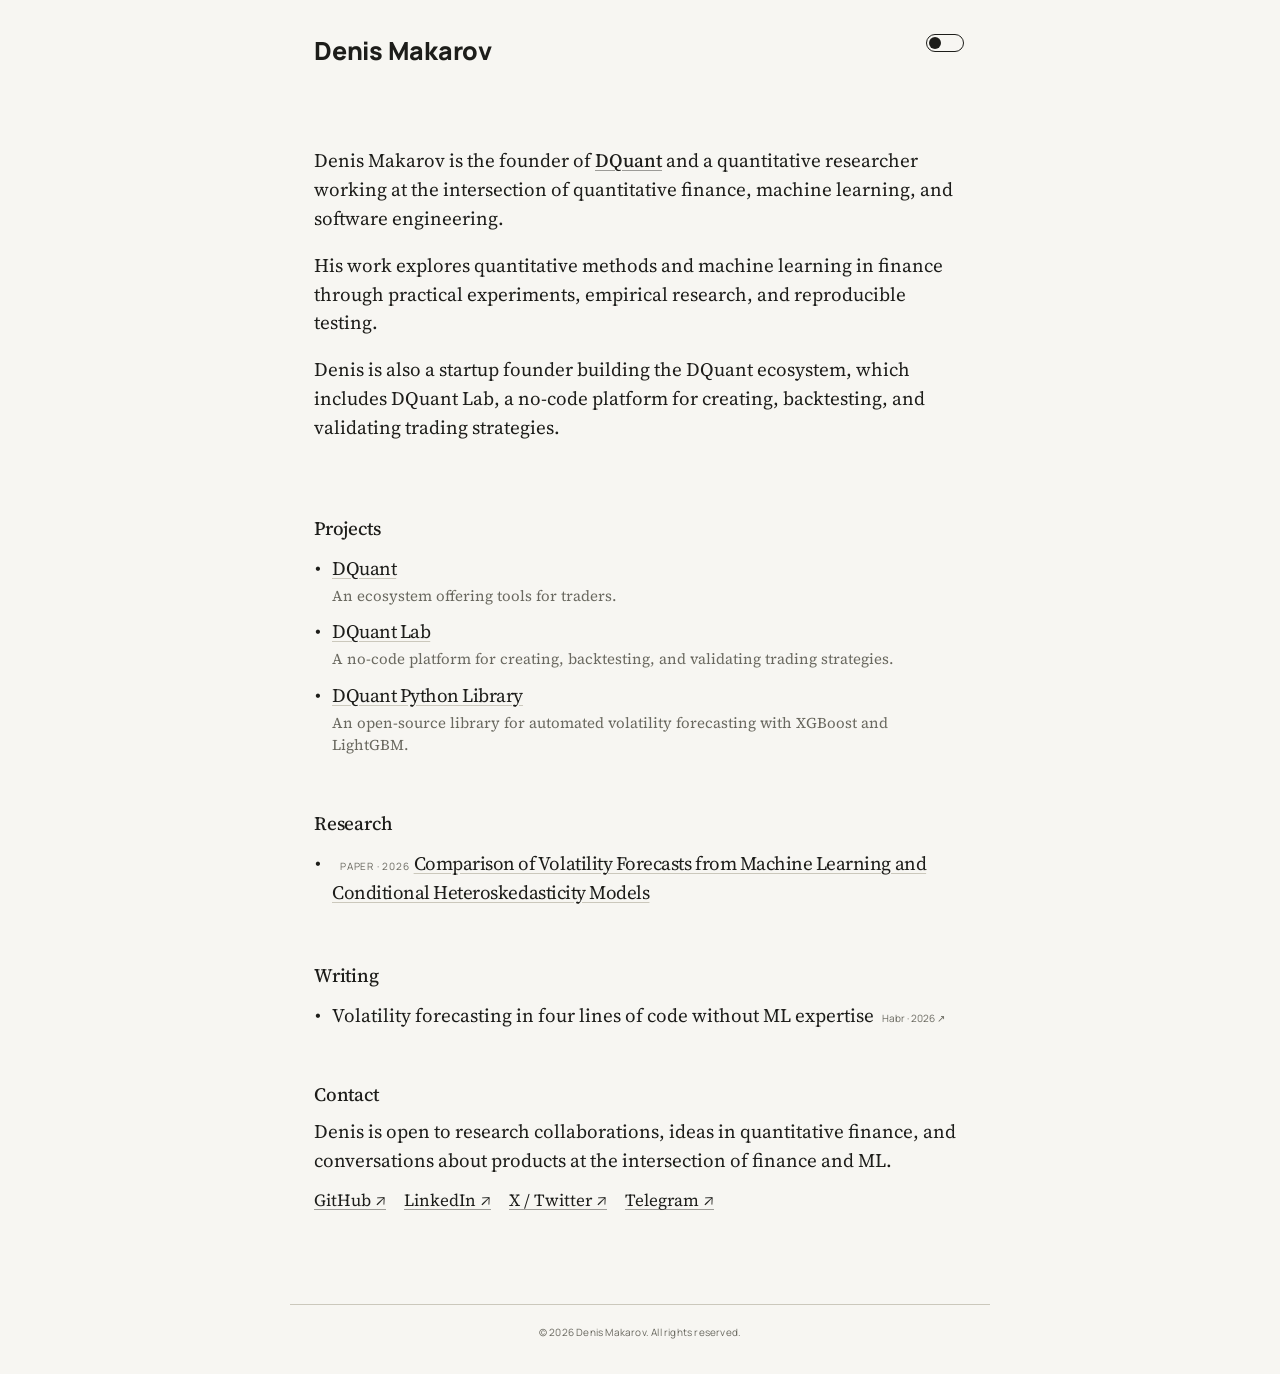
==== commit 8a9e9905: "no habr" ====
--- a/index.html
+++ b/index.html
@@ -152,19 +152,7 @@
           <h2 id="writing-title">Writing</h2>
         </div>
         <div class="writing-list">
-          <a href="https://habr.com/ru/users/denchikslaz/articles/" target="_blank" rel="noreferrer">
-            <span>Can a Stochastic strategy be profitable? Testing trading strategies. Day 3</span>
-            <small>Habr · 2026 ↗</small>
-          </a>
-          <a href="https://habr.com/ru/users/denchikslaz/articles/" target="_blank" rel="noreferrer">
-            <span>Profitable trading with RSI? Testing trading strategies. Day 2</span>
-            <small>Habr · 2026 ↗</small>
-          </a>
-          <a href="https://habr.com/ru/users/denchikslaz/articles/" target="_blank" rel="noreferrer">
-            <span>Is a simple moving average enough for profitable trading?</span>
-            <small>Habr · 2026 ↗</small>
-          </a>
-          <a href="https://habr.com/ru/users/denchikslaz/articles/" target="_blank" rel="noreferrer">
+          <a href="https://habr.com/ru/articles/1013486/" target="_blank" rel="noreferrer">
             <span>Volatility forecasting in four lines of code without ML expertise</span>
             <small>Habr · 2026 ↗</small>
           </a>
@@ -182,7 +170,6 @@
           <a href="https://github.com/artrdon" target="_blank" rel="noreferrer">GitHub ↗</a>
           <a href="https://www.linkedin.com/in/denchik-ai/" target="_blank" rel="noreferrer">LinkedIn ↗</a>
           <a href="https://x.com/Denchik161313" target="_blank" rel="noreferrer">X / Twitter ↗</a>
-          <a href="https://habr.com/ru/users/denchikslaz/articles/" target="_blank" rel="noreferrer">Habr ↗</a>
           <a href="https://t.me/Denchik_ai" target="_blank" rel="noreferrer">Telegram ↗</a>
         </nav>
       </section>
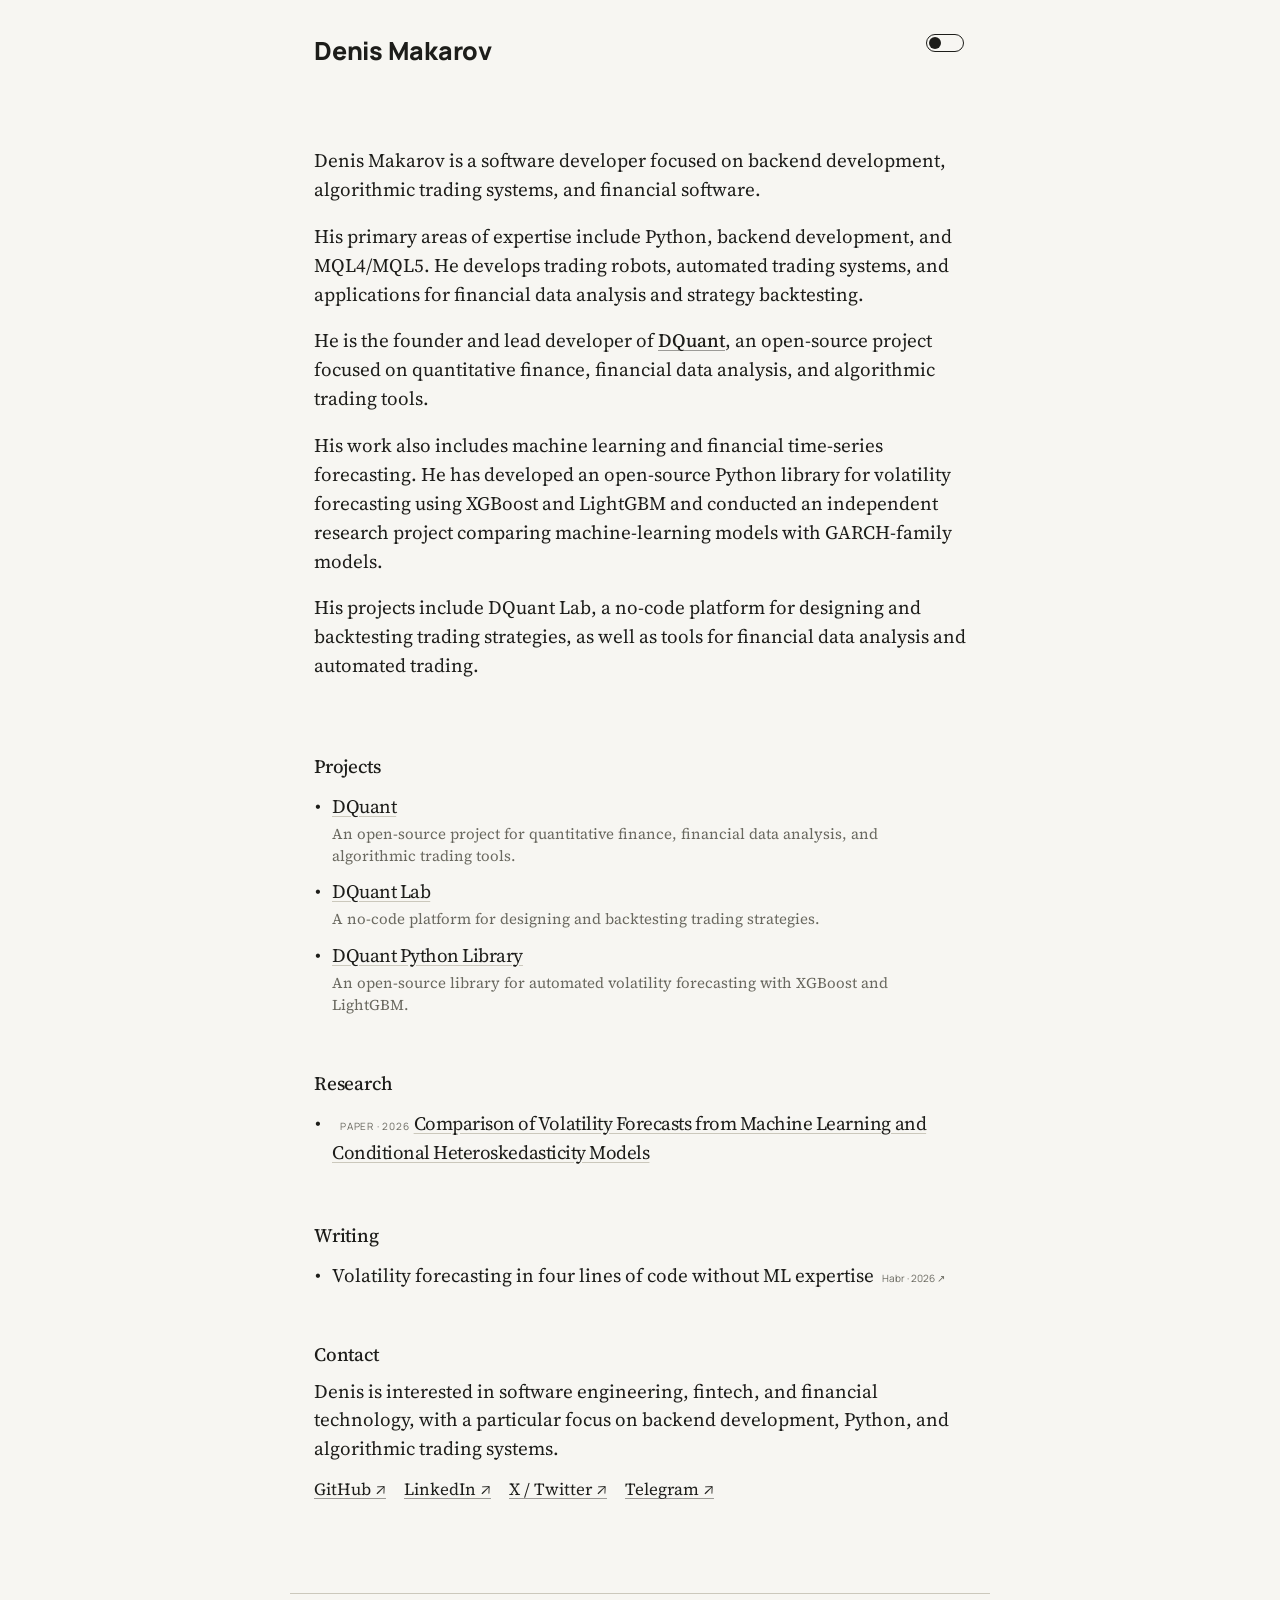
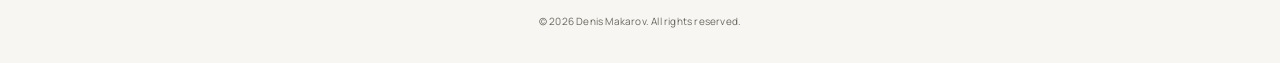
==== commit a4a63e30: "backender" ====
--- a/index.html
+++ b/index.html
@@ -3,7 +3,7 @@
 <head>
   <meta charset="UTF-8">
   <meta name="viewport" content="width=device-width, initial-scale=1.0">
-  <meta name="description" content="Denis Makarov is a quantitative researcher, ML engineer, and founder of DQuant.">
+  <meta name="description" content="Denis Makarov is a software developer focused on backend development, algorithmic trading systems, and financial software. Founder of DQuant.">
   <meta name="theme-color" content="#f7f6f2">
   <meta name="msapplication-TileColor" content="#f7f6f2">
   <meta name="msapplication-config" content="https://artrdon.github.io/browserconfig.xml">
@@ -11,7 +11,7 @@
   <meta property="og:url" content="https://artrdon.github.io/">
   <meta property="og:site_name" content="Denis Makarov">
   <meta property="og:title" content="Denis Makarov">
-  <meta property="og:description" content="Quantitative researcher, ML engineer, and founder of DQuant.">
+  <meta property="og:description" content="Software developer focused on backend development, algorithmic trading systems, and financial software. Founder of DQuant.">
   <meta property="og:locale" content="en_US">
   <meta property="og:locale:alternate" content="ru_RU">
   <meta property="og:image" content="https://artrdon.github.io/og-image-en.png">
@@ -19,12 +19,12 @@
   <meta property="og:image:type" content="image/png">
   <meta property="og:image:width" content="1200">
   <meta property="og:image:height" content="630">
-  <meta property="og:image:alt" content="Denis Makarov — Quantitative Researcher and Founder of DQuant">
+  <meta property="og:image:alt" content="Denis Makarov — Software Developer and Founder of DQuant">
   <meta name="twitter:card" content="summary_large_image">
   <meta name="twitter:title" content="Denis Makarov">
-  <meta name="twitter:description" content="Quantitative researcher, ML engineer, and founder of DQuant.">
+  <meta name="twitter:description" content="Software developer focused on backend development, algorithmic trading systems, and financial software. Founder of DQuant.">
   <meta name="twitter:image" content="https://artrdon.github.io/og-image-en.png">
-  <meta name="twitter:image:alt" content="Denis Makarov — Quantitative Researcher and Founder of DQuant">
+  <meta name="twitter:image:alt" content="Denis Makarov — Software Developer and Founder of DQuant">
   <title>Denis Makarov</title>
   <link rel="icon" href="https://artrdon.github.io/favicon.ico" sizes="any">
   <link rel="icon" type="image/png" sizes="32x32" href="https://artrdon.github.io/favicon-32x32.png">
@@ -42,7 +42,8 @@
       "name": "Denis Makarov",
       "alternateName": "Денис Макаров",
       "url": "https://artrdon.github.io/",
-      "jobTitle": ["Quantitative Researcher", "ML Engineer", "Founder of DQuant"],
+      "jobTitle": ["Software Developer", "Founder of DQuant"],
+      "description": "Software developer focused on backend development, algorithmic trading systems, and financial software.",
       "affiliation": {"@type": "Organization", "name": "DQuant", "url": "https://dquant.space"},
       "sameAs": [
         "https://github.com/artrdon",
@@ -85,13 +86,19 @@
           <h1 id="intro-title" class="visually-hidden">Denis Makarov</h1>
           <div class="intro-text">
             <p>
-              <span>Denis Makarov is the founder of </span><a href="https://dquant.space" target="_blank" rel="noreferrer">DQuant</a><span> and a quantitative researcher working at the intersection of quantitative finance, machine learning, and software engineering.</span>
+              Denis Makarov is a software developer focused on backend development, algorithmic trading systems, and financial software.
             </p>
             <p>
-              His work explores quantitative methods and machine learning in finance through practical experiments, empirical research, and reproducible testing.
+              His primary areas of expertise include Python, backend development, and MQL4/MQL5. He develops trading robots, automated trading systems, and applications for financial data analysis and strategy backtesting.
             </p>
             <p>
-              Denis is also a startup founder building the DQuant ecosystem, which includes DQuant Lab, a no-code platform for creating, backtesting, and validating trading strategies.
+              <span>He is the founder and lead developer of </span><a href="https://dquant.space" target="_blank" rel="noreferrer">DQuant</a><span>, an open-source project focused on quantitative finance, financial data analysis, and algorithmic trading tools.</span>
+            </p>
+            <p>
+              His work also includes machine learning and financial time-series forecasting. He has developed an open-source Python library for volatility forecasting using XGBoost and LightGBM and conducted an independent research project comparing machine-learning models with GARCH-family models.
+            </p>
+            <p>
+              His projects include DQuant Lab, a no-code platform for designing and backtesting trading strategies, as well as tools for financial data analysis and automated trading.
             </p>
           </div>
         </div>
@@ -105,7 +112,7 @@
           <a class="project" href="https://dquant.space" target="_blank" rel="noreferrer">
             <div>
               <h3>DQuant</h3>
-              <p>An ecosystem offering tools for traders.</p>
+              <p>An open-source project for quantitative finance, financial data analysis, and algorithmic trading tools.</p>
             </div>
             <span class="project-meta">Founder · 2025—</span>
             <span class="arrow" aria-hidden="true">↗</span>
@@ -113,7 +120,7 @@
           <a class="project" href="https://dquantlab.com" target="_blank" rel="noreferrer">
             <div>
               <h3>DQuant Lab</h3>
-              <p>A no-code platform for creating, backtesting, and validating trading strategies.</p>
+              <p>A no-code platform for designing and backtesting trading strategies.</p>
             </div>
             <span class="project-meta">Product · Web</span>
             <span class="arrow" aria-hidden="true">↗</span>
@@ -164,7 +171,7 @@
           <h2 id="contact-title">Contact</h2>
         </div>
         <p class="contact-copy">
-          Denis is open to research collaborations, ideas in quantitative finance, and conversations about products at the intersection of finance and ML.
+          Denis is interested in software engineering, fintech, and financial technology, with a particular focus on backend development, Python, and algorithmic trading systems.
         </p>
         <nav class="social-links" aria-label="Социальные сети">
           <a href="https://github.com/artrdon" target="_blank" rel="noreferrer">GitHub ↗</a>
